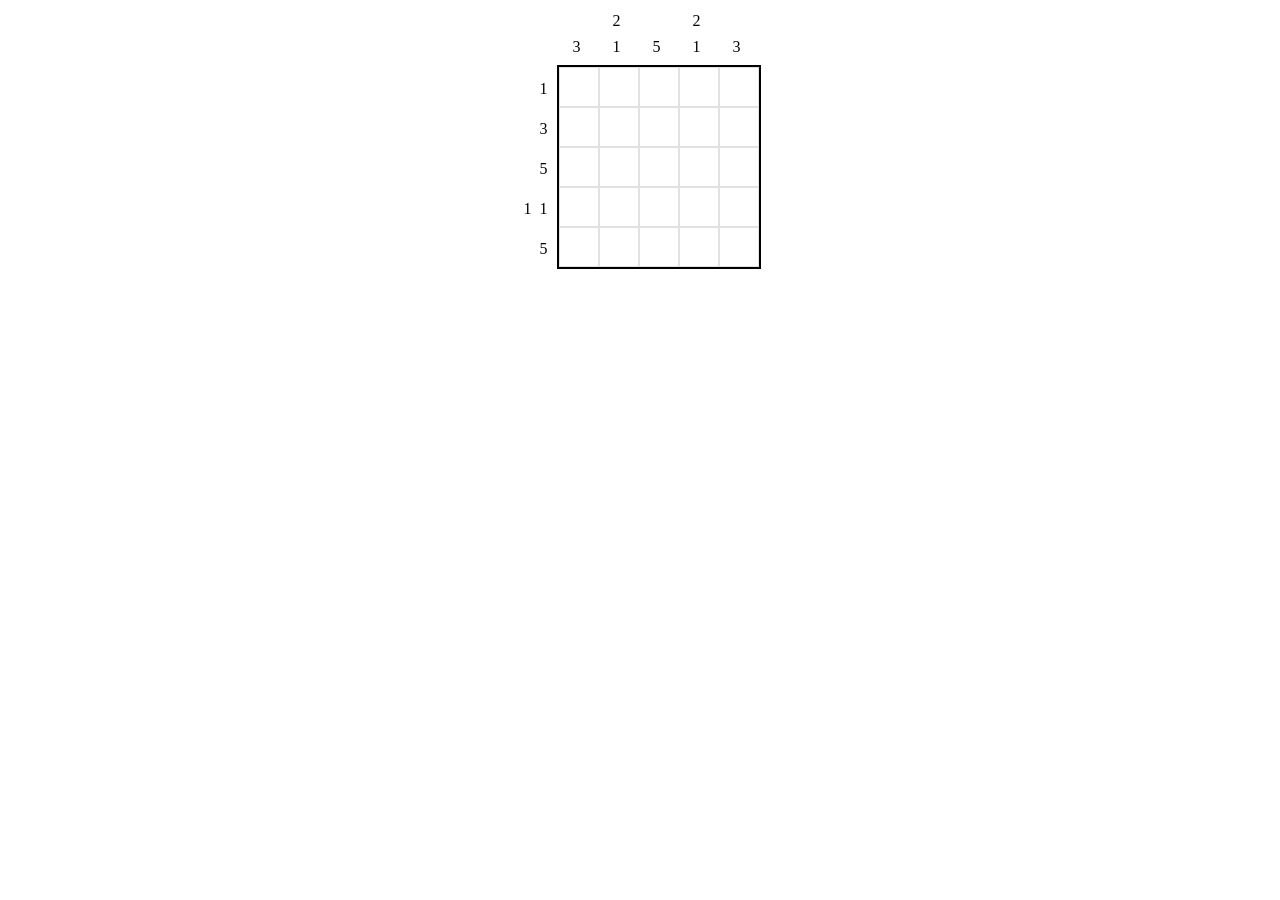
==== layout.html @ a80eff37 "feat: start layout" ====
<!DOCTYPE html>
<html lang="en">
  <head>
    <meta charset="UTF-8" />
    <meta name="viewport" content="width=device-width, initial-scale=1.0" />
    <title>Nonograms</title>
    <link rel="stylesheet" href="./css/style.css" />
  </head>
  <body>
    <main>
      <section class="game">
        <div class="game__container">
          <div class="col-hints">
            <div class="col-hints__items">
              <div class="col-hints__item">1</div>
            </div>
            <div class="col-hints__items">
              <div class="col-hints__item">3</div>
            </div>
            <div class="col-hints__items">
              <div class="col-hints__item">5</div>
            </div>
            <div class="col-hints__items">
              <div class="col-hints__item">1</div>
              <div class="col-hints__item">1</div>
            </div>
            <div class="col-hints__items">
              <div class="col-hints__item">5</div>
            </div>
          </div>
          <div class="game__wrapper">
            <div class="row-hints">
              <div class="row-hints__items">
                <div class="row-hints__item">3</div>
              </div>
              <div class="row-hints__items">
                <div class="row-hints__item">2</div>
                <div class="row-hints__item">1</div>
              </div>
              <div class="row-hints__items">
                <div class="row-hints__item">5</div>
              </div>
              <div class="row-hints__items">
                <div class="row-hints__item">2</div>
                <div class="row-hints__item">1</div>
              </div>
              <div class="row-hints__items">
                <div class="row-hints__item">3</div>
              </div>
            </div>
            <div class="game__table">
              <div class="game__table-ceil" data-col="0" data-row="0"></div>
              <div class="game__table-ceil" data-col="0" data-row="1"></div>
              <div class="game__table-ceil" data-col="0" data-row="2"></div>
              <div class="game__table-ceil" data-col="0" data-row="3"></div>
              <div class="game__table-ceil" data-col="0" data-row="4"></div>
              <div class="game__table-ceil" data-col="1" data-row="0"></div>
              <div class="game__table-ceil" data-col="1" data-row="1"></div>
              <div class="game__table-ceil" data-col="1" data-row="2"></div>
              <div class="game__table-ceil" data-col="1" data-row="3"></div>
              <div class="game__table-ceil" data-col="1" data-row="4"></div>
              <div class="game__table-ceil" data-col="2" data-row="0"></div>
              <div class="game__table-ceil" data-col="2" data-row="1"></div>
              <div class="game__table-ceil" data-col="2" data-row="2"></div>
              <div class="game__table-ceil" data-col="2" data-row="3"></div>
              <div class="game__table-ceil" data-col="2" data-row="4"></div>
              <div class="game__table-ceil" data-col="3" data-row="0"></div>
              <div class="game__table-ceil" data-col="3" data-row="1"></div>
              <div class="game__table-ceil" data-col="3" data-row="2"></div>
              <div class="game__table-ceil" data-col="3" data-row="3"></div>
              <div class="game__table-ceil" data-col="3" data-row="4"></div>
              <div class="game__table-ceil" data-col="4" data-row="0"></div>
              <div class="game__table-ceil" data-col="4" data-row="1"></div>
              <div class="game__table-ceil" data-col="4" data-row="2"></div>
              <div class="game__table-ceil" data-col="4" data-row="3"></div>
              <div class="game__table-ceil" data-col="4" data-row="4"></div>
            </div>
          </div>
        </div>
      </section>
    </main>
  </body>
</html>
---- css/style.css ----
@charset "UTF-8";
*,
::after,
::before {
  box-sizing: border-box;
}

.game__container {
  display: flex;
  align-items: flex-end;
  justify-content: center;
}
.game__table {
  display: grid;
  grid-template-columns: repeat(5, 40px);
  grid-template-rows: repeat(5, 40px);
  border: 2px solid black;
}
.game__table-ceil {
  width: 40px;
  height: 40px;
  border: 1px solid #e1e1e1;
  display: flex;
  align-items: center;
  justify-content: center;
  cursor: pointer;
}
.game .empty-ceil {
  flex-grow: 1;
  min-width: 40px;
  min-height: 40px;
}
.game .row-hints {
  display: flex;
  padding-bottom: 5px;
}
.game .row-hints__item {
  padding: 4px;
}
.game .row-hints__items {
  width: 40px;
  display: flex;
  justify-content: flex-end;
  flex-direction: column;
  align-items: center;
}
.game .col-hints {
  padding-right: 5px;
}
.game .col-hints__item {
  padding: 4px;
}
.game .col-hints__items {
  height: 40px;
  display: flex;
  align-items: center;
  justify-content: flex-end;
}
.game .checked {
  background-color: black;
}
.game .marker::after {
  content: "✖";
  font-size: 24px;
  color: red;
}/*# sourceMappingURL=style.css.map */
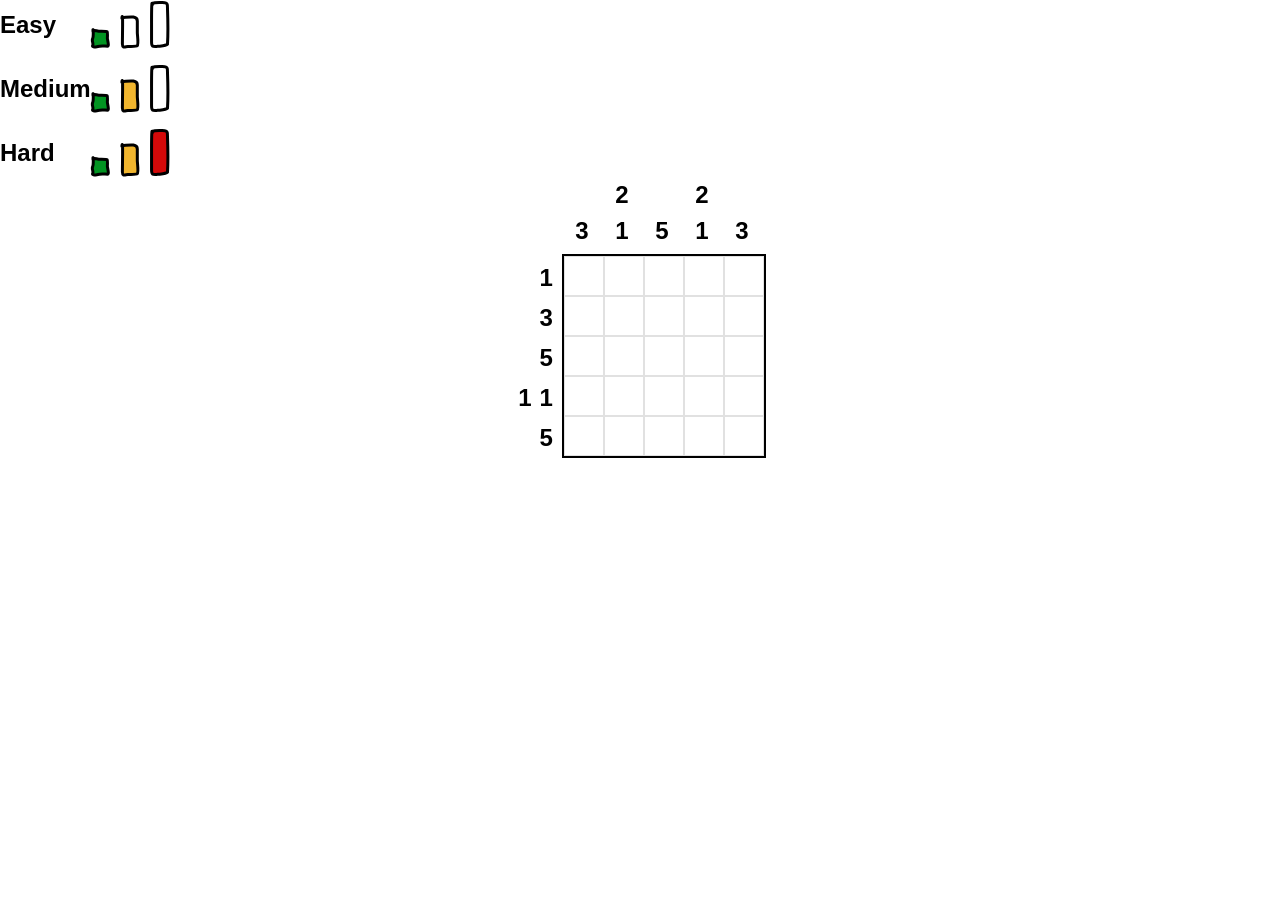
==== commit f85c6ed6: "feat: loyout difficulty" ====
--- a/layout.html
+++ b/layout.html
@@ -4,10 +4,74 @@
     <meta charset="UTF-8" />
     <meta name="viewport" content="width=device-width, initial-scale=1.0" />
     <title>Nonograms</title>
+    <link href="https://fonts.cdnfonts.com/css/slimamif" rel="stylesheet" />
     <link rel="stylesheet" href="./css/style.css" />
   </head>
-  <body>
+  <!--<body class="dark-theme">-->
+  <body class="">
     <main>
+      <div class="settings__difficulty">
+        <ul class="difficulty__list">
+          <li class="difficulty__item">
+            <button
+              class="btn__reset btn__difficulty btn__difficulty-easy"
+              type="button"
+            >
+              <span class="text">Easy</span>
+              <div class="difficulty__previev difficulty__previev-easy">
+                <svg width="20" height="21" class="icon icon-easy">
+                  <use xlink:href="#difficulty-easy"></use>
+                </svg>
+                <svg width="20" height="35" class="icon icon-medium">
+                  <use xlink:href="#difficulty-medium"></use>
+                </svg>
+                <svg width="20" height="49" class="icon icon-hard">
+                  <use xlink:href="#difficulty-hard"></use>
+                </svg>
+              </div>
+            </button>
+          </li>
+          <li class="difficulty__item">
+            <button
+              class="btn__reset btn__difficulty btn__difficulty-medium"
+              type="button"
+            >
+              <span class="text">Medium</span>
+              <div class="difficulty__previev difficulty__previev-medium">
+                <svg width="20" height="21" class="icon icon-easy">
+                  <use xlink:href="#difficulty-easy"></use>
+                </svg>
+                <svg width="20" height="35" class="icon icon-medium">
+                  <use xlink:href="#difficulty-medium"></use>
+                </svg>
+                <svg width="20" height="49" class="icon icon-hard">
+                  <use xlink:href="#difficulty-hard"></use>
+                </svg>
+              </div>
+            </button>
+          </li>
+          <li class="difficulty__item">
+            <button
+              class="btn__reset btn__difficulty btn__difficulty-hard"
+              type="button"
+            >
+              <span class="text">Hard</span>
+              <div class="difficulty__previev difficulty__previev-hard">
+                <svg width="20" height="21" class="icon icon-easy">
+                  <use xlink:href="#difficulty-easy"></use>
+                </svg>
+                <svg width="20" height="35" class="icon icon-medium">
+                  <use xlink:href="#difficulty-medium"></use>
+                </svg>
+                <svg width="20" height="49" class="icon icon-hard">
+                  <use xlink:href="#difficulty-hard"></use>
+                </svg>
+              </div>
+            </button>
+          </li>
+        </ul>
+      </div>
+
       <section class="game">
         <div class="game__container">
           <div class="col-hints">
@@ -79,5 +143,53 @@
         </div>
       </section>
     </main>
+
+    <svg style="display: none">
+      <symbol id="difficulty" viewBox="0 0 80 49">
+        <path
+          class="easy"
+          d="M2.97079 29.1879C2.97079 28.3488 3.03137 28.4932 3.09072 29.1889C5.32053 29.224 7.99686 30.2166 10.3999 30.2166C11.5635 30.2166 16.4988 30.0865 17.2575 30.8452C17.7264 31.3141 17.3718 36.4218 17.3718 37.1885C17.3718 38.4739 19.302 45.1319 17.6289 45.1319C14.9748 45.1319 12.3093 45.0602 9.65696 45.1319C8.22327 45.1707 1.31215 47.4149 2.71362 44.3319C3.6216 42.3344 1.63509 40.1534 2.57074 37.9314C3.37732 36.0159 3.23774 30.9118 3.09072 29.1889C3.0506 29.1883 3.01062 29.1879 2.97079 29.1879Z"
+          stroke="black"
+          stroke-width="3"
+          stroke-linecap="round"
+        />
+        <path
+          class="medium"
+          d="M31.8867 18.1127C33.1114 9.54025 32.401 35.4265 32.401 44.0859C32.401 48.0495 34.3045 46.8914 37.7728 46.429C39.2576 46.231 46.3609 46.7065 47.2021 45.7718C48.7917 44.0055 47.3164 34.9001 47.3164 32.5137C47.3164 28.6658 47.3164 24.8179 47.3164 20.97C47.3164 14.7136 36.5791 17.5984 32.401 17.5984"
+          stroke="black"
+          stroke-width="3"
+          stroke-linecap="round"
+        />
+        <path
+          class="hard"
+          d="M62.4252 4.50284C61.4981 -1.98637 61.5524 17.8024 61.5524 24.3575C61.5524 30.2413 61.5524 35.9483 61.5524 41.8445C61.5524 47.2323 62.7651 46.5952 67.7242 46.3591C68.7074 46.3122 77.4417 45.2313 77.4963 44.3018C78.1884 32.5357 77.9445 20.5807 77.4963 8.92785C77.4045 6.54133 77.9507 2.64168 74.9247 2.64168C71.2362 2.64168 65.2964 1.86966 61.9588 3.53847"
+          stroke="black"
+          stroke-width="3"
+          stroke-linecap="round"
+        />
+      </symbol>
+
+      <symbol id="difficulty-easy" viewBox="0 0 20 21">
+        <path
+          d="M2.97079 2.18794C2.97079 1.34878 3.03137 1.49324 3.09072 2.18889C5.32053 2.22398 7.99686 3.21657 10.3999 3.21657C11.5635 3.21657 16.4988 3.08651 17.2575 3.84517C17.7264 4.31409 17.3718 9.42178 17.3718 10.1885C17.3718 11.4739 19.302 18.1319 17.6289 18.1319C14.9748 18.1319 12.3093 18.0602 9.65696 18.1319C8.22327 18.1707 1.31215 20.4149 2.71362 17.3319C3.6216 15.3344 1.63509 13.1534 2.57074 10.9314C3.37732 9.01591 3.23774 3.91184 3.09072 2.18889C3.0506 2.18826 3.01062 2.18794 2.97079 2.18794Z"
+          stroke-width="3"
+          stroke-linecap="round"
+        />
+      </symbol>
+      <symbol id="difficulty-medium" viewBox="0 0 20 35">
+        <path
+          d="M1.88672 4.11267C3.11135 -4.45975 2.40103 21.4265 2.40103 30.0859C2.40103 34.0495 4.30448 32.8914 7.77284 32.429C9.25762 32.231 16.3609 32.7065 17.2021 31.7718C18.7917 30.0055 17.3164 20.9001 17.3164 18.5137C17.3164 14.6658 17.3164 10.8179 17.3164 6.97001C17.3164 0.713624 6.57908 3.59835 2.40103 3.59835"
+          stroke-width="3"
+          stroke-linecap="round"
+        />
+      </symbol>
+      <symbol id="difficulty-hard" viewBox="0 0 20 49">
+        <path
+          d="M2.42515 4.50284C1.49812 -1.98637 1.55235 17.8024 1.55235 24.3575C1.55235 30.2413 1.55235 35.9483 1.55235 41.8445C1.55235 47.2323 2.76507 46.5952 7.72423 46.3591C8.70741 46.3122 17.4417 45.2313 17.4963 44.3018C18.1884 32.5357 17.9445 20.5807 17.4963 8.92785C17.4045 6.54133 17.9507 2.64168 14.9247 2.64168C11.2362 2.64168 5.29644 1.86966 1.95875 3.53847"
+          stroke-width="3"
+          stroke-linecap="round"
+        />
+      </symbol>
+    </svg>
   </body>
 </html>
--- a/css/style.css
+++ b/css/style.css
@@ -3,6 +3,120 @@
 ::after,
 ::before {
   box-sizing: border-box;
+}
+
+html,
+body {
+  padding: 0;
+  margin: 0;
+}
+
+body {
+  font-family: "Slimamif", sans-serif;
+  font-size: 24px;
+  font-weight: bold;
+  text-transform: uppercase;
+  color: #000;
+}
+
+.btn__reset {
+  background: none;
+  border: none;
+  padding: 0;
+  margin: 0;
+  font-family: "Slimamif", sans-serif;
+  font-weight: bold;
+  color: inherit;
+  outline: none;
+  box-shadow: none;
+  text-align: center;
+  cursor: pointer;
+}
+
+.dark-theme body {
+  color: #fff;
+}
+
+.btn__difficulty {
+  font-size: 24px;
+  display: flex;
+  align-items: center;
+  gap: 10px;
+}
+.btn__difficulty .text {
+  width: 80px;
+  text-align: left;
+}
+
+@media (hover: hover) {
+  .btn__difficulty {
+    transition: color 0.3s ease-in-out;
+  }
+  .btn__difficulty-easy:hover {
+    color: #029422;
+  }
+  .btn__difficulty-medium:hover {
+    color: #f0b52e;
+  }
+  .btn__difficulty-hard:hover {
+    color: #d40909;
+  }
+}
+.difficulty__list {
+  margin: 0;
+  padding: 0;
+  display: flex;
+  flex-direction: column;
+  gap: 15px;
+}
+.difficulty__previev {
+  display: flex;
+  align-items: flex-end;
+  gap: 10px;
+}
+.difficulty__previev .icon {
+  fill: transparent;
+  stroke: #000;
+}
+.difficulty__previev-easy .icon-easy {
+  fill: #029422;
+}
+.difficulty__previev-medium .icon-easy {
+  fill: #029422;
+}
+.difficulty__previev-medium .icon-medium {
+  fill: #f0b52e;
+}
+.difficulty__previev-hard .icon-easy {
+  fill: #029422;
+}
+.difficulty__previev-hard .icon-medium {
+  fill: #f0b52e;
+}
+.difficulty__previev-hard .icon-hard {
+  fill: #d40909;
+}
+
+.dark-theme .difficulty__previev .icon {
+  stroke: #fff;
+}
+.dark-theme .difficulty__previev-easy .icon-easy {
+  fill: #029422;
+}
+.dark-theme .difficulty__previev-medium .icon-easy {
+  fill: #029422;
+}
+.dark-theme .difficulty__previev-medium .icon-medium {
+  fill: #fbd98c;
+}
+.dark-theme .difficulty__previev-hard .icon-easy {
+  fill: #029422;
+}
+.dark-theme .difficulty__previev-hard .icon-medium {
+  fill: #fbd98c;
+}
+.dark-theme .difficulty__previev-hard .icon-hard {
+  fill: #ff8686;
 }
 
 .game__container {
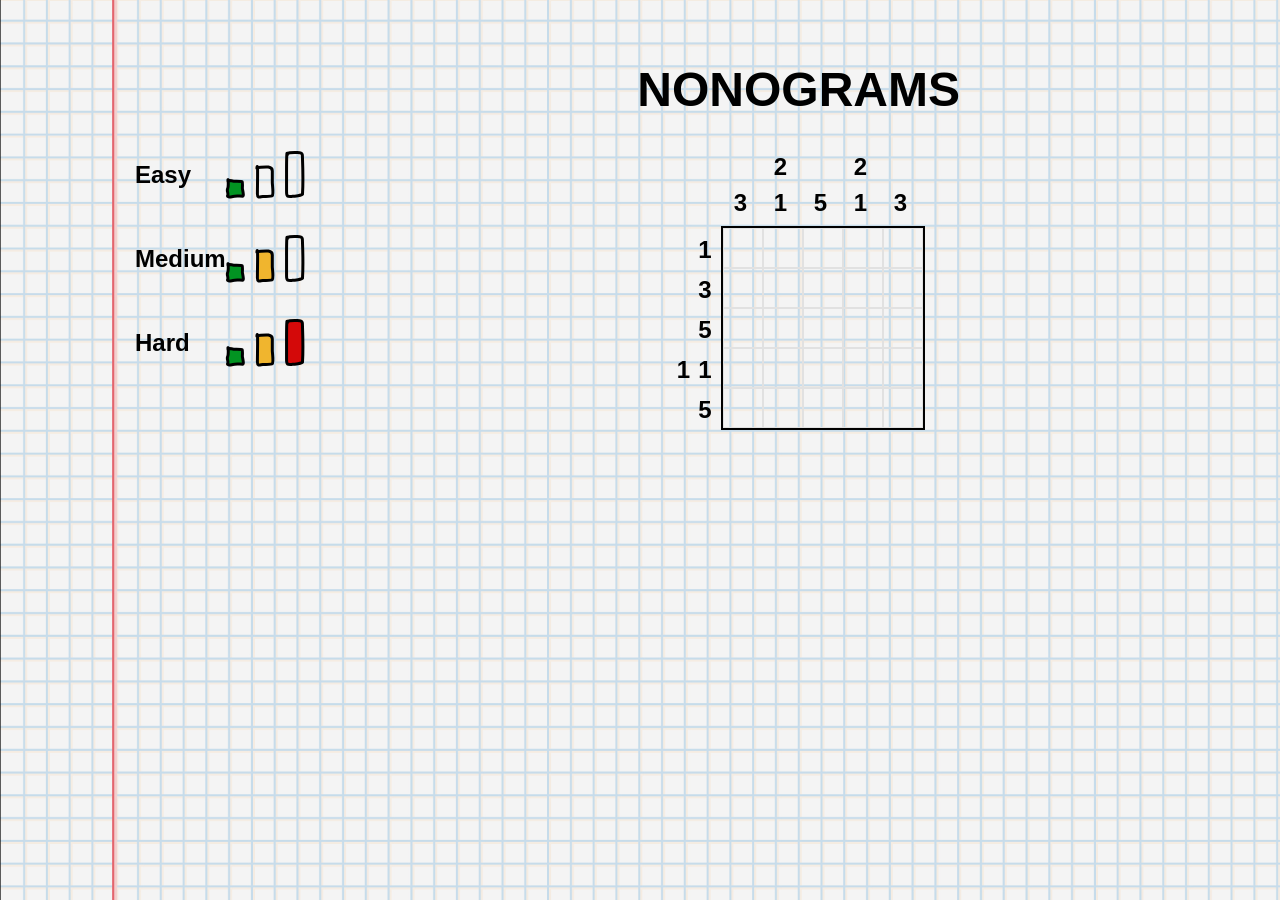
==== commit 668a96be: "feat: layout first content" ====
--- a/layout.html
+++ b/layout.html
@@ -10,138 +10,150 @@
   <!--<body class="dark-theme">-->
   <body class="">
     <main>
-      <div class="settings__difficulty">
-        <ul class="difficulty__list">
-          <li class="difficulty__item">
-            <button
-              class="btn__reset btn__difficulty btn__difficulty-easy"
-              type="button"
-            >
-              <span class="text">Easy</span>
-              <div class="difficulty__previev difficulty__previev-easy">
-                <svg width="20" height="21" class="icon icon-easy">
-                  <use xlink:href="#difficulty-easy"></use>
-                </svg>
-                <svg width="20" height="35" class="icon icon-medium">
-                  <use xlink:href="#difficulty-medium"></use>
-                </svg>
-                <svg width="20" height="49" class="icon icon-hard">
-                  <use xlink:href="#difficulty-hard"></use>
-                </svg>
+      <div class="container">
+        <aside class="content-primary">
+          <div class="settings__difficulty">
+            <ul class="difficulty__list">
+              <li class="difficulty__item">
+                <button
+                  class="btn__reset btn__difficulty btn__difficulty-easy"
+                  type="button"
+                >
+                  <span class="text">Easy</span>
+                  <div class="difficulty__previev difficulty__previev-easy">
+                    <svg width="20" height="21" class="icon icon-easy">
+                      <use xlink:href="#difficulty-easy"></use>
+                    </svg>
+                    <svg width="20" height="35" class="icon icon-medium">
+                      <use xlink:href="#difficulty-medium"></use>
+                    </svg>
+                    <svg width="20" height="49" class="icon icon-hard">
+                      <use xlink:href="#difficulty-hard"></use>
+                    </svg>
+                  </div>
+                </button>
+              </li>
+              <li class="difficulty__item">
+                <button
+                  class="btn__reset btn__difficulty btn__difficulty-medium"
+                  type="button"
+                >
+                  <span class="text">Medium</span>
+                  <div class="difficulty__previev difficulty__previev-medium">
+                    <svg width="20" height="21" class="icon icon-easy">
+                      <use xlink:href="#difficulty-easy"></use>
+                    </svg>
+                    <svg width="20" height="35" class="icon icon-medium">
+                      <use xlink:href="#difficulty-medium"></use>
+                    </svg>
+                    <svg width="20" height="49" class="icon icon-hard">
+                      <use xlink:href="#difficulty-hard"></use>
+                    </svg>
+                  </div>
+                </button>
+              </li>
+              <li class="difficulty__item">
+                <button
+                  class="btn__reset btn__difficulty btn__difficulty-hard"
+                  type="button"
+                >
+                  <span class="text">Hard</span>
+                  <div class="difficulty__previev difficulty__previev-hard">
+                    <svg width="20" height="21" class="icon icon-easy">
+                      <use xlink:href="#difficulty-easy"></use>
+                    </svg>
+                    <svg width="20" height="35" class="icon icon-medium">
+                      <use xlink:href="#difficulty-medium"></use>
+                    </svg>
+                    <svg width="20" height="49" class="icon icon-hard">
+                      <use xlink:href="#difficulty-hard"></use>
+                    </svg>
+                  </div>
+                </button>
+              </li>
+            </ul>
+          </div>
+        </aside>
+
+        <div class="content-main">
+          <header class="header">
+            <h1>Nonograms</h1>
+          </header>
+
+          <section class="game">
+            <div class="game__container">
+              <div class="col-hints">
+                <div class="col-hints__items">
+                  <div class="col-hints__item">1</div>
+                </div>
+                <div class="col-hints__items">
+                  <div class="col-hints__item">3</div>
+                </div>
+                <div class="col-hints__items">
+                  <div class="col-hints__item">5</div>
+                </div>
+                <div class="col-hints__items">
+                  <div class="col-hints__item">1</div>
+                  <div class="col-hints__item">1</div>
+                </div>
+                <div class="col-hints__items">
+                  <div class="col-hints__item">5</div>
+                </div>
               </div>
-            </button>
-          </li>
-          <li class="difficulty__item">
-            <button
-              class="btn__reset btn__difficulty btn__difficulty-medium"
-              type="button"
-            >
-              <span class="text">Medium</span>
-              <div class="difficulty__previev difficulty__previev-medium">
-                <svg width="20" height="21" class="icon icon-easy">
-                  <use xlink:href="#difficulty-easy"></use>
-                </svg>
-                <svg width="20" height="35" class="icon icon-medium">
-                  <use xlink:href="#difficulty-medium"></use>
-                </svg>
-                <svg width="20" height="49" class="icon icon-hard">
-                  <use xlink:href="#difficulty-hard"></use>
-                </svg>
-              </div>
-            </button>
-          </li>
-          <li class="difficulty__item">
-            <button
-              class="btn__reset btn__difficulty btn__difficulty-hard"
-              type="button"
-            >
-              <span class="text">Hard</span>
-              <div class="difficulty__previev difficulty__previev-hard">
-                <svg width="20" height="21" class="icon icon-easy">
-                  <use xlink:href="#difficulty-easy"></use>
-                </svg>
-                <svg width="20" height="35" class="icon icon-medium">
-                  <use xlink:href="#difficulty-medium"></use>
-                </svg>
-                <svg width="20" height="49" class="icon icon-hard">
-                  <use xlink:href="#difficulty-hard"></use>
-                </svg>
-              </div>
-            </button>
-          </li>
-        </ul>
-      </div>
-
-      <section class="game">
-        <div class="game__container">
-          <div class="col-hints">
-            <div class="col-hints__items">
-              <div class="col-hints__item">1</div>
-            </div>
-            <div class="col-hints__items">
-              <div class="col-hints__item">3</div>
-            </div>
-            <div class="col-hints__items">
-              <div class="col-hints__item">5</div>
-            </div>
-            <div class="col-hints__items">
-              <div class="col-hints__item">1</div>
-              <div class="col-hints__item">1</div>
-            </div>
-            <div class="col-hints__items">
-              <div class="col-hints__item">5</div>
-            </div>
-          </div>
-          <div class="game__wrapper">
-            <div class="row-hints">
-              <div class="row-hints__items">
-                <div class="row-hints__item">3</div>
-              </div>
-              <div class="row-hints__items">
-                <div class="row-hints__item">2</div>
-                <div class="row-hints__item">1</div>
-              </div>
-              <div class="row-hints__items">
-                <div class="row-hints__item">5</div>
-              </div>
-              <div class="row-hints__items">
-                <div class="row-hints__item">2</div>
-                <div class="row-hints__item">1</div>
-              </div>
-              <div class="row-hints__items">
-                <div class="row-hints__item">3</div>
+              <div class="game__wrapper">
+                <div class="row-hints">
+                  <div class="row-hints__items">
+                    <div class="row-hints__item">3</div>
+                  </div>
+                  <div class="row-hints__items">
+                    <div class="row-hints__item">2</div>
+                    <div class="row-hints__item">1</div>
+                  </div>
+                  <div class="row-hints__items">
+                    <div class="row-hints__item">5</div>
+                  </div>
+                  <div class="row-hints__items">
+                    <div class="row-hints__item">2</div>
+                    <div class="row-hints__item">1</div>
+                  </div>
+                  <div class="row-hints__items">
+                    <div class="row-hints__item">3</div>
+                  </div>
+                </div>
+                <div class="game__table">
+                  <div class="game__table-ceil" data-col="0" data-row="0"></div>
+                  <div class="game__table-ceil" data-col="0" data-row="1"></div>
+                  <div class="game__table-ceil" data-col="0" data-row="2"></div>
+                  <div class="game__table-ceil" data-col="0" data-row="3"></div>
+                  <div class="game__table-ceil" data-col="0" data-row="4"></div>
+                  <div class="game__table-ceil" data-col="1" data-row="0"></div>
+                  <div class="game__table-ceil" data-col="1" data-row="1"></div>
+                  <div class="game__table-ceil" data-col="1" data-row="2"></div>
+                  <div class="game__table-ceil" data-col="1" data-row="3"></div>
+                  <div class="game__table-ceil" data-col="1" data-row="4"></div>
+                  <div class="game__table-ceil" data-col="2" data-row="0"></div>
+                  <div class="game__table-ceil" data-col="2" data-row="1"></div>
+                  <div class="game__table-ceil" data-col="2" data-row="2"></div>
+                  <div class="game__table-ceil" data-col="2" data-row="3"></div>
+                  <div class="game__table-ceil" data-col="2" data-row="4"></div>
+                  <div class="game__table-ceil" data-col="3" data-row="0"></div>
+                  <div class="game__table-ceil" data-col="3" data-row="1"></div>
+                  <div class="game__table-ceil" data-col="3" data-row="2"></div>
+                  <div class="game__table-ceil" data-col="3" data-row="3"></div>
+                  <div class="game__table-ceil" data-col="3" data-row="4"></div>
+                  <div class="game__table-ceil" data-col="4" data-row="0"></div>
+                  <div class="game__table-ceil" data-col="4" data-row="1"></div>
+                  <div class="game__table-ceil" data-col="4" data-row="2"></div>
+                  <div class="game__table-ceil" data-col="4" data-row="3"></div>
+                  <div class="game__table-ceil" data-col="4" data-row="4"></div>
+                </div>
               </div>
             </div>
-            <div class="game__table">
-              <div class="game__table-ceil" data-col="0" data-row="0"></div>
-              <div class="game__table-ceil" data-col="0" data-row="1"></div>
-              <div class="game__table-ceil" data-col="0" data-row="2"></div>
-              <div class="game__table-ceil" data-col="0" data-row="3"></div>
-              <div class="game__table-ceil" data-col="0" data-row="4"></div>
-              <div class="game__table-ceil" data-col="1" data-row="0"></div>
-              <div class="game__table-ceil" data-col="1" data-row="1"></div>
-              <div class="game__table-ceil" data-col="1" data-row="2"></div>
-              <div class="game__table-ceil" data-col="1" data-row="3"></div>
-              <div class="game__table-ceil" data-col="1" data-row="4"></div>
-              <div class="game__table-ceil" data-col="2" data-row="0"></div>
-              <div class="game__table-ceil" data-col="2" data-row="1"></div>
-              <div class="game__table-ceil" data-col="2" data-row="2"></div>
-              <div class="game__table-ceil" data-col="2" data-row="3"></div>
-              <div class="game__table-ceil" data-col="2" data-row="4"></div>
-              <div class="game__table-ceil" data-col="3" data-row="0"></div>
-              <div class="game__table-ceil" data-col="3" data-row="1"></div>
-              <div class="game__table-ceil" data-col="3" data-row="2"></div>
-              <div class="game__table-ceil" data-col="3" data-row="3"></div>
-              <div class="game__table-ceil" data-col="3" data-row="4"></div>
-              <div class="game__table-ceil" data-col="4" data-row="0"></div>
-              <div class="game__table-ceil" data-col="4" data-row="1"></div>
-              <div class="game__table-ceil" data-col="4" data-row="2"></div>
-              <div class="game__table-ceil" data-col="4" data-row="3"></div>
-              <div class="game__table-ceil" data-col="4" data-row="4"></div>
-            </div>
-          </div>
+          </section>
         </div>
-      </section>
+
+        <div class="content-secondary">last</div>
+      </div>
     </main>
 
     <svg style="display: none">
--- a/css/style.css
+++ b/css/style.css
@@ -16,9 +16,23 @@
   font-size: 24px;
   font-weight: bold;
   text-transform: uppercase;
+  background-color: #000;
   color: #000;
 }
 
+.container {
+  width: 1440px;
+  margin: 0 auto;
+  padding: 30px 85px 30px 135px;
+  min-height: 100vh;
+  background-image: url(../img/bg.png);
+  display: flex;
+  justify-content: space-between;
+}
+
+.content-primary {
+  padding-top: 120px;
+}
 .btn__reset {
   background: none;
   border: none;
@@ -35,6 +49,10 @@
 
 .dark-theme body {
   color: #fff;
+  background-color: #fff;
+}
+.dark-theme .container {
+  background-image: url(../img/bg-dark-theme.png);
 }
 
 .btn__difficulty {
@@ -67,7 +85,10 @@
   padding: 0;
   display: flex;
   flex-direction: column;
-  gap: 15px;
+  gap: 35px;
+}
+.difficulty__item {
+  display: flex;
 }
 .difficulty__previev {
   display: flex;
